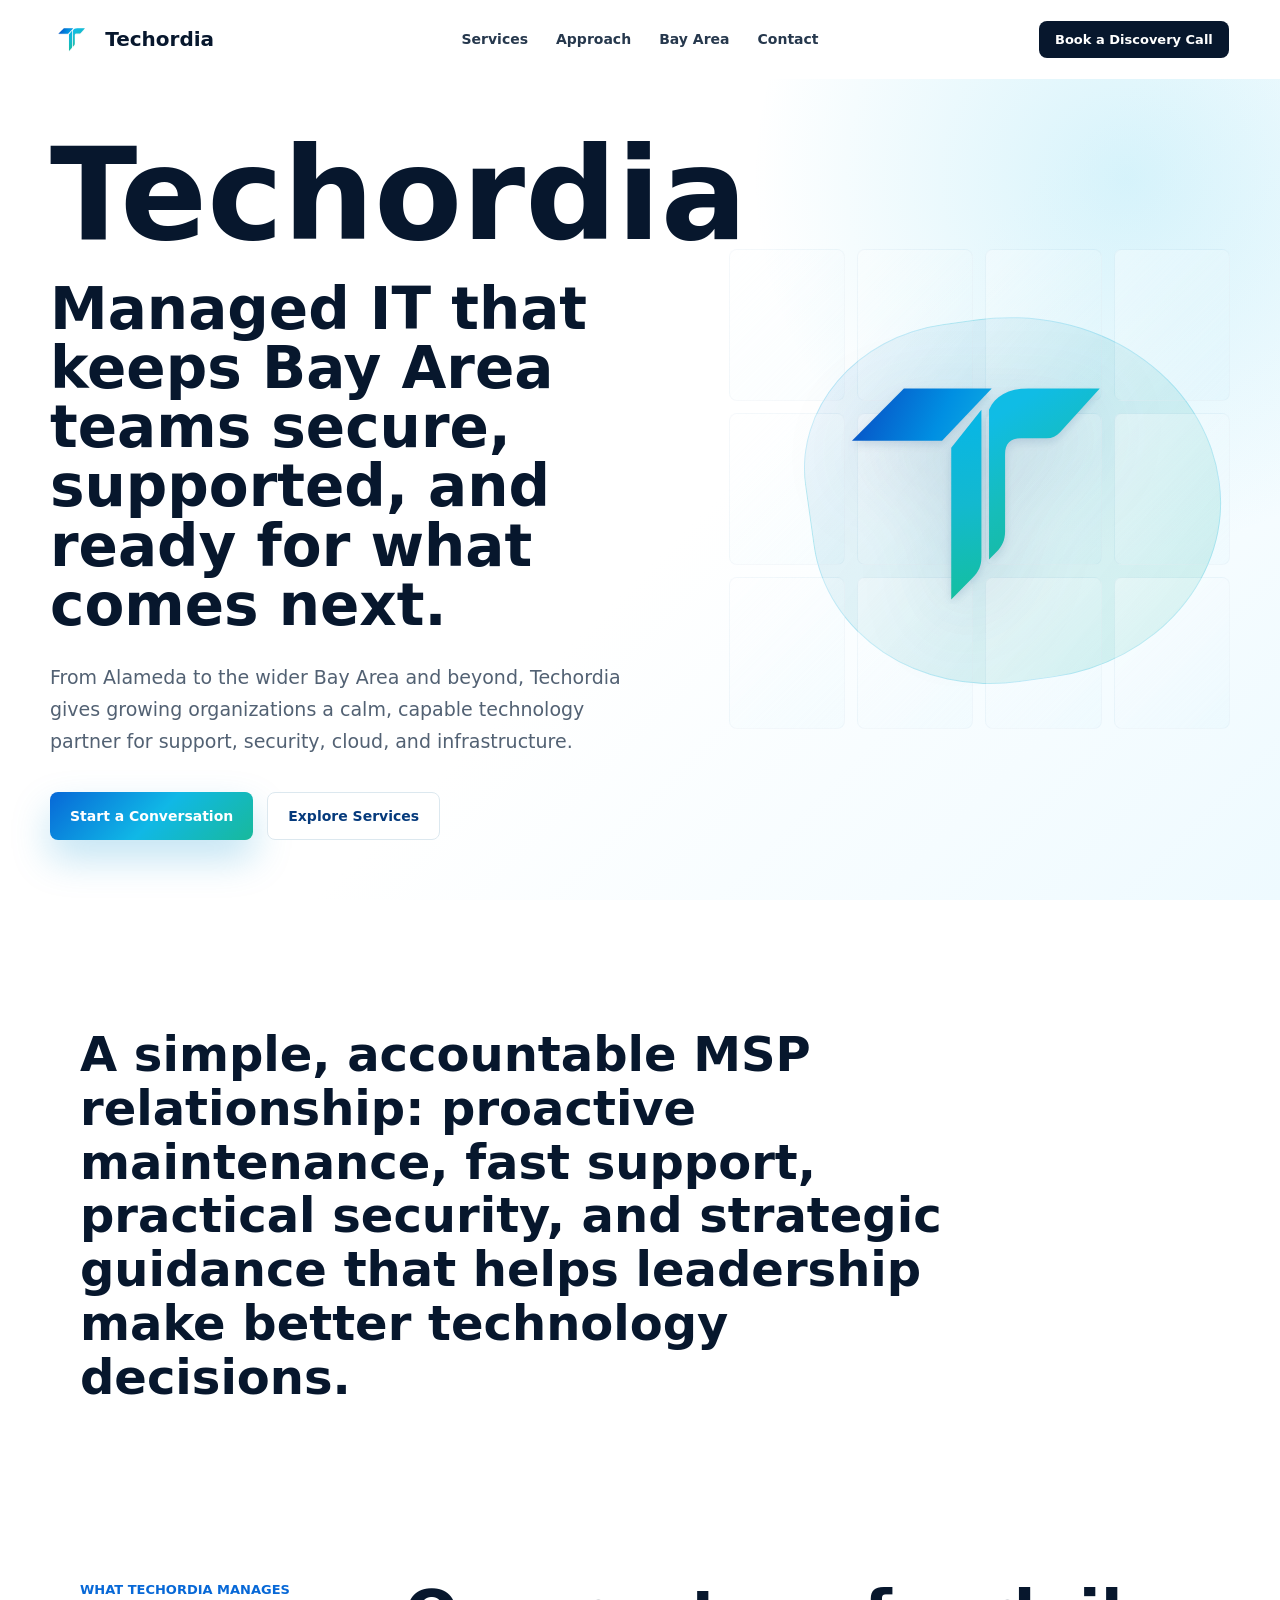
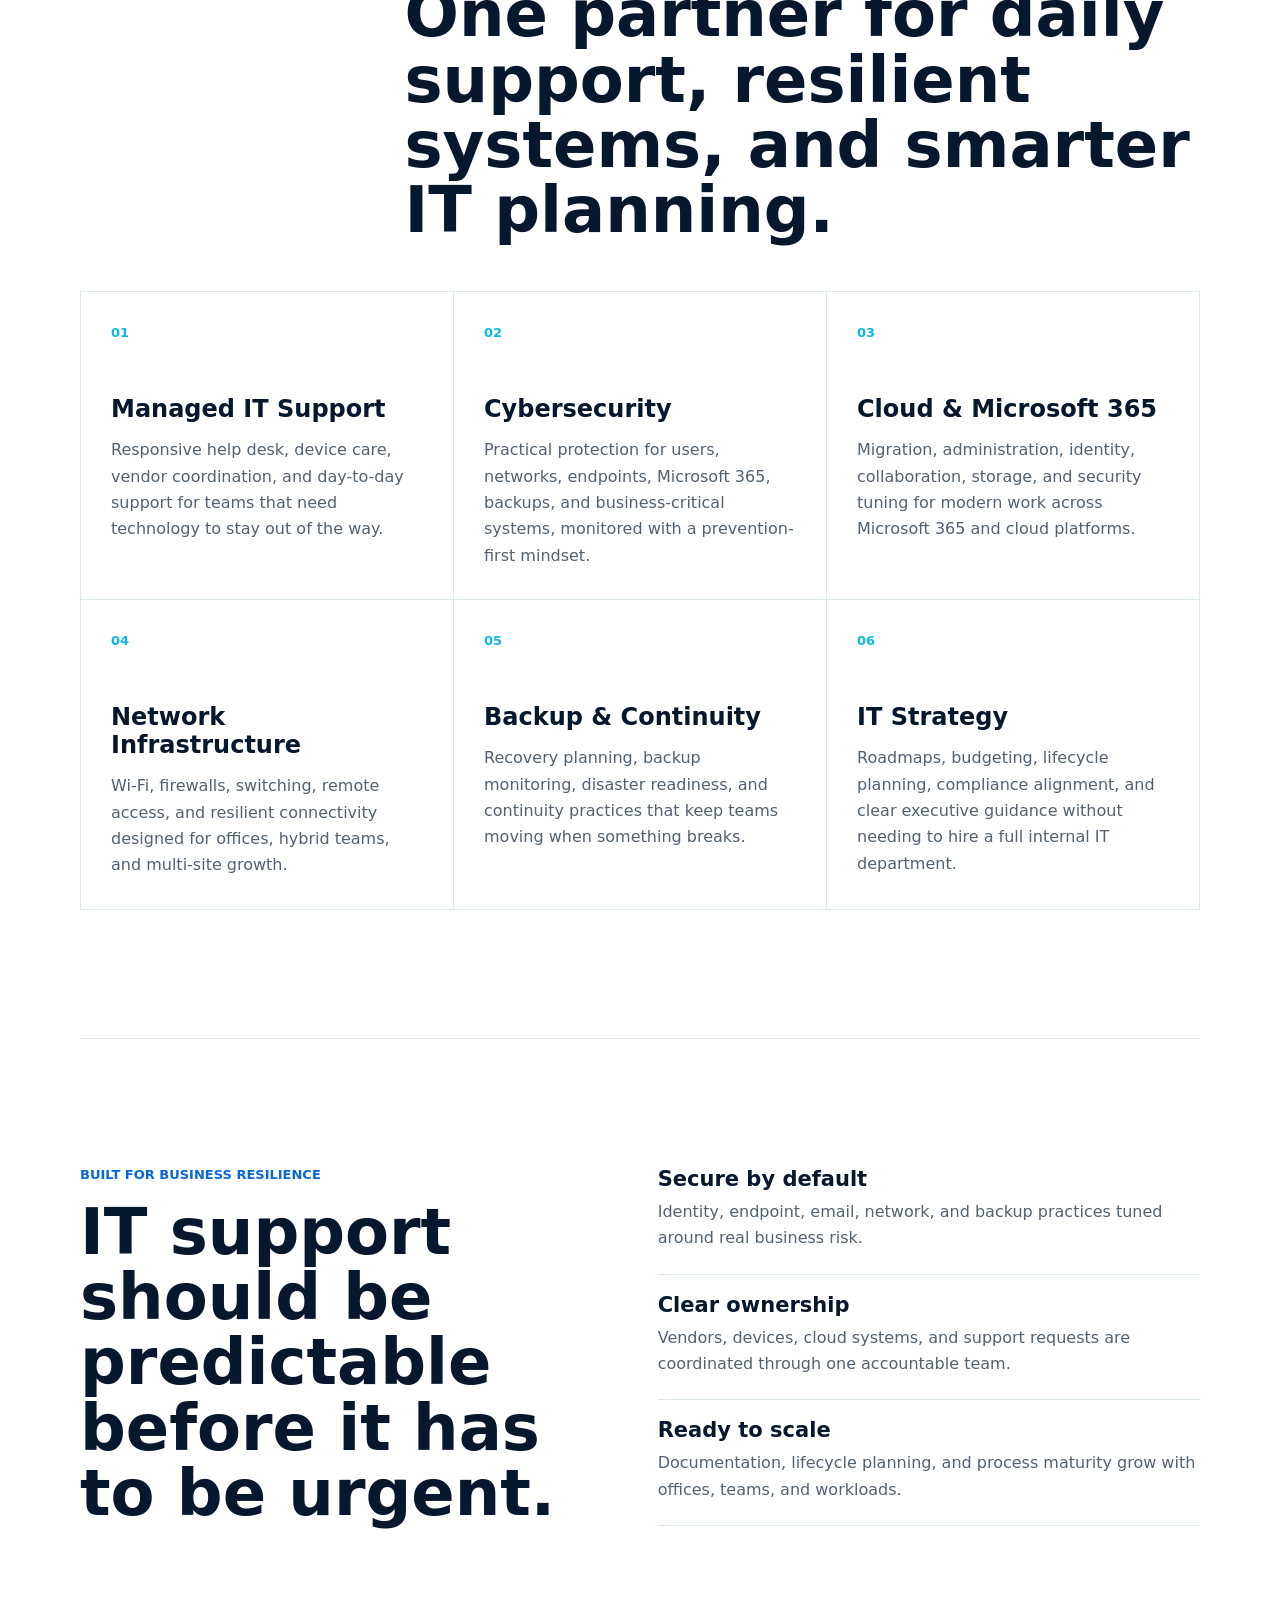
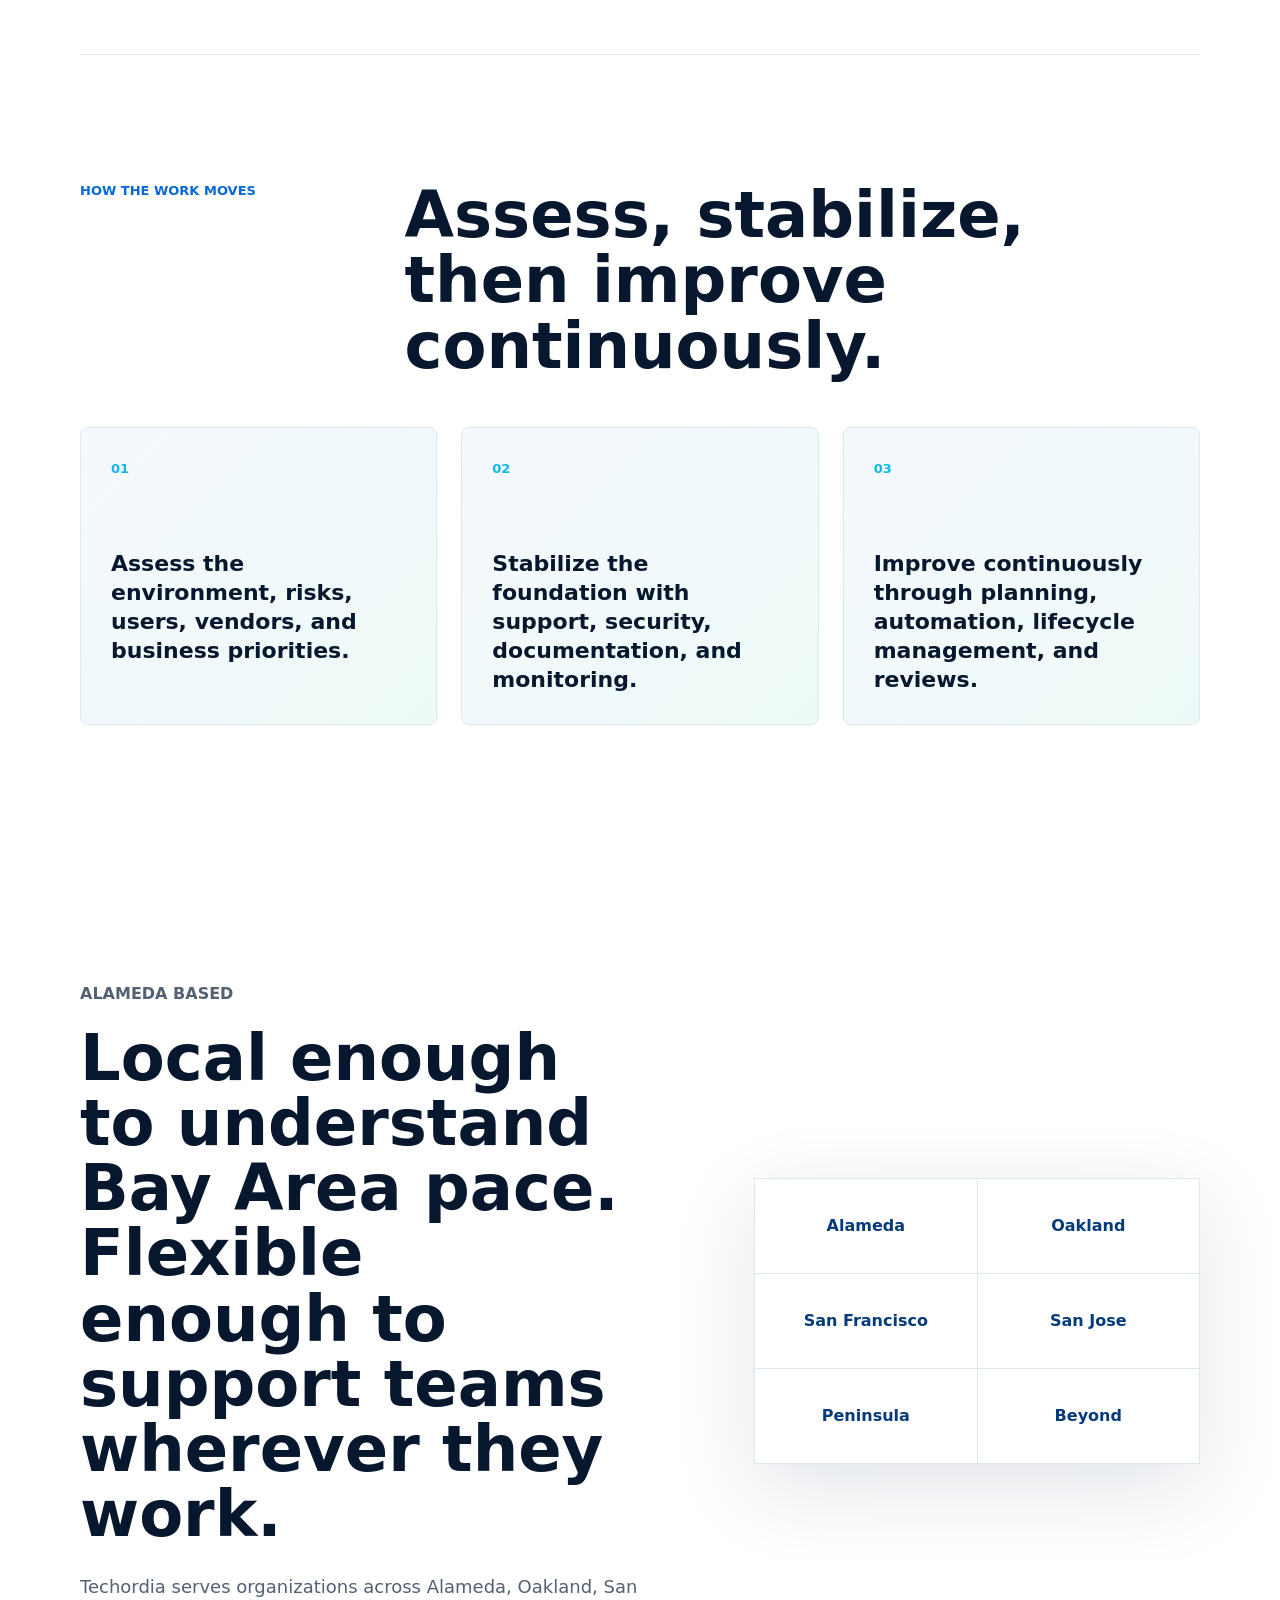
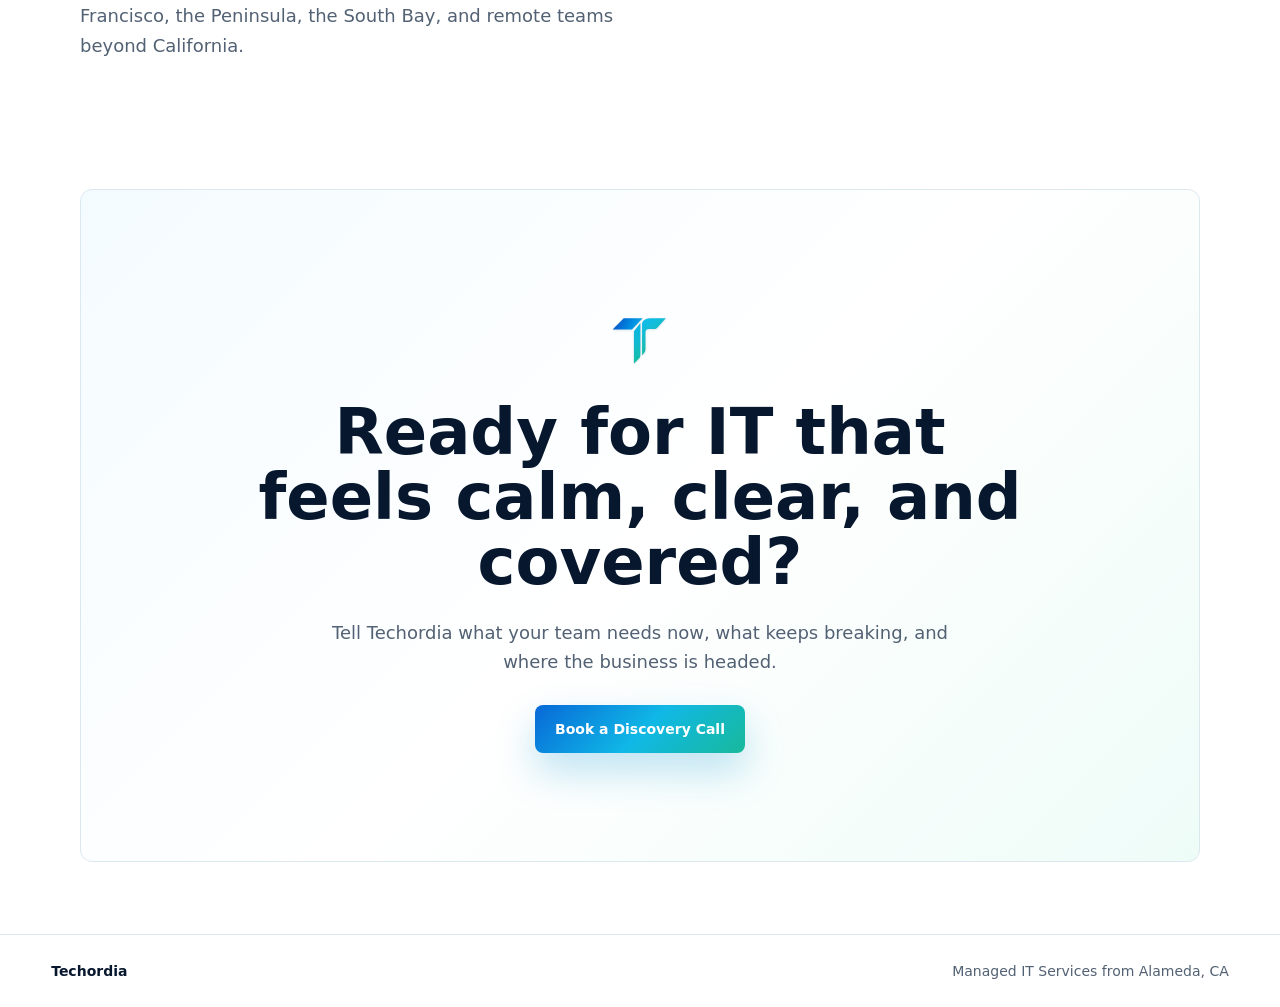
==== index.html @ 8dbe7d8a "Build Techordia MSP website" ====
<!doctype html>
<html lang="en">
  <head>
    <meta charset="utf-8" />
    <meta name="viewport" content="width=device-width, initial-scale=1" />
    <meta
      name="description"
      content="Techordia provides managed IT, cybersecurity, cloud, Microsoft 365, and infrastructure support from Alameda across the Bay Area and beyond."
    />
    <title>Techordia | Managed IT Services for the Bay Area</title>
    <link rel="icon" href="assets/techordia-logo.svg" type="image/svg+xml" />
    <link rel="stylesheet" href="styles.css" />
    <script defer src="assets/site-data.js"></script>
    <script defer src="script.js"></script>
  </head>
  <body>
    <header class="site-header" data-header>
      <a class="brand" href="#top" aria-label="Techordia home">
        <img src="assets/techordia-logo.svg" alt="" />
        <span>Techordia</span>
      </a>
      <nav aria-label="Primary navigation">
        <a href="#services">Services</a>
        <a href="#approach">Approach</a>
        <a href="#bay-area">Bay Area</a>
        <a href="#contact">Contact</a>
      </nav>
      <a class="nav-cta" href="mailto:hello@techordia.com">Book a Discovery Call</a>
    </header>

    <main id="top">
      <section class="hero">
        <div class="hero-inner">
          <div class="hero-copy">
            <h1>Techordia</h1>
            <p class="hero-line">Managed IT that keeps Bay Area teams secure, supported, and ready for what comes next.</p>
            <p class="hero-body">
              From Alameda to the wider Bay Area and beyond, Techordia gives growing organizations a calm,
              capable technology partner for support, security, cloud, and infrastructure.
            </p>
            <div class="hero-actions">
              <a class="button primary" href="mailto:hello@techordia.com">Start a Conversation</a>
              <a class="button secondary" href="#services">Explore Services</a>
            </div>
          </div>
          <div class="hero-visual" aria-hidden="true">
            <div class="signal-grid">
              <span></span><span></span><span></span><span></span>
              <span></span><span></span><span></span><span></span>
              <span></span><span></span><span></span><span></span>
            </div>
            <img src="assets/techordia-logo.svg" alt="" />
          </div>
        </div>
      </section>

      <section class="section intro">
        <p>
          A simple, accountable MSP relationship: proactive maintenance, fast support, practical security,
          and strategic guidance that helps leadership make better technology decisions.
        </p>
      </section>

      <section class="section services" id="services">
        <div class="section-heading">
          <p>What Techordia manages</p>
          <h2>One partner for daily support, resilient systems, and smarter IT planning.</h2>
        </div>
        <div class="service-grid" data-services></div>
      </section>

      <section class="split-section">
        <div>
          <p class="section-label">Built for business resilience</p>
          <h2>IT support should be predictable before it has to be urgent.</h2>
        </div>
        <div class="resilience-list">
          <article>
            <strong>Secure by default</strong>
            <span>Identity, endpoint, email, network, and backup practices tuned around real business risk.</span>
          </article>
          <article>
            <strong>Clear ownership</strong>
            <span>Vendors, devices, cloud systems, and support requests are coordinated through one accountable team.</span>
          </article>
          <article>
            <strong>Ready to scale</strong>
            <span>Documentation, lifecycle planning, and process maturity grow with offices, teams, and workloads.</span>
          </article>
        </div>
      </section>

      <section class="section approach" id="approach">
        <div class="section-heading">
          <p>How the work moves</p>
          <h2>Assess, stabilize, then improve continuously.</h2>
        </div>
        <div class="process" data-process></div>
      </section>

      <section class="bay-area" id="bay-area">
        <div class="bay-area-copy">
          <p class="section-label">Alameda based</p>
          <h2>Local enough to understand Bay Area pace. Flexible enough to support teams wherever they work.</h2>
          <p>
            Techordia serves organizations across Alameda, Oakland, San Francisco, the Peninsula, the South Bay,
            and remote teams beyond California.
          </p>
        </div>
        <div class="location-panel" aria-label="Service coverage">
          <span>Alameda</span>
          <span>Oakland</span>
          <span>San Francisco</span>
          <span>San Jose</span>
          <span>Peninsula</span>
          <span>Beyond</span>
        </div>
      </section>

      <section class="contact" id="contact">
        <img src="assets/techordia-logo.svg" alt="" />
        <h2>Ready for IT that feels calm, clear, and covered?</h2>
        <p>Tell Techordia what your team needs now, what keeps breaking, and where the business is headed.</p>
        <a class="button primary" href="mailto:hello@techordia.com">Book a Discovery Call</a>
      </section>
    </main>

    <footer>
      <span>Techordia</span>
      <span>Managed IT Services from Alameda, CA</span>
    </footer>
  </body>
</html>
---- styles.css ----
:root {
  --white: #ffffff;
  --paper: #f7fbfd;
  --ink: #07172d;
  --muted: #526173;
  --line: #dce8ef;
  --blue: #0768d7;
  --cyan: #10b8e6;
  --teal: #18b99b;
  --deep: #053a7c;
  --shadow: 0 24px 80px rgba(5, 38, 79, 0.12);
  --radius: 8px;
  font-family: Inter, ui-sans-serif, system-ui, -apple-system, BlinkMacSystemFont, "Segoe UI", sans-serif;
}

* {
  box-sizing: border-box;
}

html {
  scroll-behavior: smooth;
}

body {
  margin: 0;
  color: var(--ink);
  background: var(--white);
}

a {
  color: inherit;
  text-decoration: none;
}

.site-header {
  position: sticky;
  top: 0;
  z-index: 10;
  display: grid;
  grid-template-columns: 1fr auto 1fr;
  align-items: center;
  gap: 28px;
  padding: 18px clamp(20px, 4vw, 56px);
  background: rgba(255, 255, 255, 0.88);
  border-bottom: 1px solid transparent;
  backdrop-filter: blur(18px);
  transition: border-color 180ms ease, box-shadow 180ms ease;
}

.site-header[data-scrolled] {
  border-color: var(--line);
  box-shadow: 0 16px 34px rgba(3, 31, 64, 0.06);
}

.brand {
  display: inline-flex;
  align-items: center;
  gap: 12px;
  width: max-content;
  font-size: 20px;
  font-weight: 780;
}

.brand img {
  width: 42px;
  height: 42px;
}

nav {
  display: flex;
  gap: 28px;
  color: #26384d;
  font-size: 14px;
  font-weight: 650;
}

nav a {
  position: relative;
  padding: 6px 0;
}

nav a::after {
  position: absolute;
  left: 0;
  bottom: 0;
  width: 100%;
  height: 2px;
  content: "";
  background: linear-gradient(90deg, var(--blue), var(--teal));
  transform: scaleX(0);
  transform-origin: left;
  transition: transform 180ms ease;
}

nav a:hover::after {
  transform: scaleX(1);
}

.nav-cta {
  justify-self: end;
  padding: 11px 16px;
  color: var(--white);
  background: var(--ink);
  border-radius: var(--radius);
  font-size: 13px;
  font-weight: 760;
}

.hero {
  min-height: calc(100svh - 79px);
  display: flex;
  align-items: center;
  overflow: hidden;
  background:
    radial-gradient(circle at 88% 12%, rgba(18, 184, 230, 0.17), transparent 28%),
    linear-gradient(135deg, #ffffff 0%, #ffffff 54%, #eefaff 100%);
}

.hero-inner {
  width: min(1180px, calc(100% - 40px));
  margin: 0 auto;
  display: grid;
  grid-template-columns: minmax(0, 1fr) minmax(320px, 0.85fr);
  gap: clamp(36px, 7vw, 94px);
  align-items: center;
}

.hero-copy {
  animation: rise 650ms ease both;
}

.hero h1 {
  margin: 0;
  font-size: clamp(64px, 10vw, 132px);
  line-height: 0.88;
  letter-spacing: 0;
}

.hero-line {
  max-width: 780px;
  margin: 28px 0 0;
  font-size: clamp(30px, 4.6vw, 58px);
  font-weight: 760;
  line-height: 1.02;
  letter-spacing: 0;
}

.hero-body {
  max-width: 660px;
  margin: 26px 0 0;
  color: var(--muted);
  font-size: 19px;
  line-height: 1.7;
}

.hero-actions {
  display: flex;
  flex-wrap: wrap;
  gap: 14px;
  margin-top: 34px;
}

.button {
  display: inline-flex;
  align-items: center;
  justify-content: center;
  min-height: 48px;
  padding: 14px 20px;
  border-radius: var(--radius);
  font-size: 14px;
  font-weight: 780;
  transition: transform 180ms ease, box-shadow 180ms ease, border-color 180ms ease;
}

.button:hover {
  transform: translateY(-2px);
}

.button.primary {
  color: var(--white);
  background: linear-gradient(135deg, var(--blue), var(--cyan) 52%, var(--teal));
  box-shadow: 0 18px 38px rgba(12, 145, 208, 0.26);
}

.button.secondary {
  color: var(--deep);
  background: var(--white);
  border: 1px solid var(--line);
}

.hero-visual {
  position: relative;
  min-height: 480px;
  display: grid;
  place-items: center;
  animation: floatIn 800ms 150ms ease both;
}

.hero-visual::before {
  position: absolute;
  inset: 14% 2% 10% 16%;
  content: "";
  background: linear-gradient(135deg, rgba(7, 104, 215, 0.08), rgba(24, 185, 155, 0.18));
  border: 1px solid rgba(16, 184, 230, 0.22);
  border-radius: 42% 58% 51% 49%;
  transform: rotate(-8deg);
}

.hero-visual img {
  position: relative;
  width: min(410px, 78%);
  filter: drop-shadow(0 28px 42px rgba(5, 56, 112, 0.18));
}

.signal-grid {
  position: absolute;
  inset: 0;
  display: grid;
  grid-template-columns: repeat(4, 1fr);
  gap: 12px;
  opacity: 0.42;
}

.signal-grid span {
  border: 1px solid rgba(5, 70, 130, 0.08);
  border-radius: var(--radius);
  background: linear-gradient(135deg, rgba(255, 255, 255, 0.9), rgba(16, 184, 230, 0.05));
}

.section,
.split-section,
.bay-area,
.contact {
  width: min(1120px, calc(100% - 40px));
  margin: 0 auto;
  padding: clamp(76px, 10vw, 128px) 0;
}

.intro {
  padding-bottom: clamp(30px, 5vw, 50px);
}

.intro p {
  max-width: 930px;
  margin: 0;
  font-size: clamp(28px, 4vw, 48px);
  font-weight: 720;
  line-height: 1.12;
}

.section-heading {
  display: grid;
  grid-template-columns: 0.34fr 1fr;
  gap: 54px;
  align-items: start;
  margin-bottom: 48px;
}

.section-heading p,
.section-label {
  margin: 0;
  color: var(--blue);
  font-size: 13px;
  font-weight: 820;
  text-transform: uppercase;
}

.section-heading h2,
.split-section h2,
.bay-area h2,
.contact h2 {
  margin: 0;
  font-size: clamp(34px, 5vw, 64px);
  line-height: 1.02;
  letter-spacing: 0;
}

.service-grid {
  display: grid;
  grid-template-columns: repeat(3, 1fr);
  gap: 1px;
  background: var(--line);
  border: 1px solid var(--line);
}

.service-card {
  min-height: 275px;
  padding: 30px;
  background: var(--white);
  transition: opacity 420ms ease var(--delay), transform 420ms ease var(--delay), background 180ms ease;
}

.service-card.is-visible {
  opacity: 1;
  transform: translateY(0);
}

.service-card:hover {
  background: #f8fdff;
}

.service-card span,
.process span {
  color: var(--cyan);
  font-size: 13px;
  font-weight: 840;
}

.service-card h3 {
  margin: 54px 0 14px;
  font-size: 24px;
}

.service-card p,
.resilience-list span,
.bay-area p,
.contact p {
  margin: 0;
  color: var(--muted);
  font-size: 16px;
  line-height: 1.65;
}

.split-section {
  display: grid;
  grid-template-columns: 0.9fr 1fr;
  gap: clamp(36px, 7vw, 92px);
  align-items: start;
  border-top: 1px solid var(--line);
  border-bottom: 1px solid var(--line);
}

.split-section h2 {
  margin-top: 18px;
}

.resilience-list {
  display: grid;
  gap: 18px;
}

.resilience-list article {
  padding: 0 0 22px;
  border-bottom: 1px solid var(--line);
  transition: opacity 420ms ease, transform 420ms ease;
}

.resilience-list article.is-visible {
  opacity: 1;
  transform: translateX(0);
}

.resilience-list strong {
  display: block;
  margin-bottom: 8px;
  font-size: 21px;
}

.process {
  display: grid;
  grid-template-columns: repeat(3, 1fr);
  gap: 24px;
}

.process article {
  min-height: 260px;
  padding: 30px;
  border: 1px solid var(--line);
  border-radius: var(--radius);
  background:
    linear-gradient(135deg, rgba(7, 104, 215, 0.04), rgba(24, 185, 155, 0.08)),
    var(--white);
  transition: opacity 420ms ease, transform 420ms ease;
}

.process article.is-visible {
  opacity: 1;
  transform: translateY(0);
}

.process p {
  margin: 72px 0 0;
  font-size: 22px;
  font-weight: 700;
  line-height: 1.32;
}

.bay-area {
  display: grid;
  grid-template-columns: 1fr 0.78fr;
  gap: clamp(36px, 8vw, 110px);
  align-items: center;
}

.bay-area h2 {
  margin-top: 18px;
}

.bay-area p:not(.section-label) {
  max-width: 680px;
  margin-top: 24px;
  font-size: 18px;
}

.location-panel {
  display: grid;
  grid-template-columns: repeat(2, 1fr);
  gap: 1px;
  background: var(--line);
  border: 1px solid var(--line);
  box-shadow: var(--shadow);
}

.location-panel span {
  min-height: 94px;
  display: grid;
  place-items: center;
  padding: 18px;
  background: var(--white);
  color: var(--deep);
  font-weight: 780;
}

.contact {
  display: grid;
  place-items: center;
  text-align: center;
  padding-top: clamp(72px, 9vw, 108px);
  padding-bottom: clamp(72px, 9vw, 108px);
  background: linear-gradient(135deg, #f4fbff, #ffffff 52%, #eefcf8);
  border: 1px solid var(--line);
  border-radius: 12px;
  margin-bottom: 72px;
}

.contact img {
  width: 84px;
  margin-bottom: 18px;
}

.contact h2 {
  max-width: 780px;
}

.contact p {
  max-width: 620px;
  margin: 22px 0 28px;
  font-size: 18px;
}

footer {
  display: flex;
  justify-content: space-between;
  gap: 20px;
  padding: 28px clamp(20px, 4vw, 56px);
  color: var(--muted);
  border-top: 1px solid var(--line);
  font-size: 14px;
}

footer span:first-child {
  color: var(--ink);
  font-weight: 800;
}

@keyframes rise {
  from {
    opacity: 0;
    transform: translateY(22px);
  }
  to {
    opacity: 1;
    transform: translateY(0);
  }
}

@keyframes floatIn {
  from {
    opacity: 0;
    transform: translateY(18px) scale(0.98);
  }
  to {
    opacity: 1;
    transform: translateY(0) scale(1);
  }
}

@media (max-width: 920px) {
  .site-header {
    grid-template-columns: 1fr auto;
  }

  nav {
    display: none;
  }

  .hero-inner,
  .section-heading,
  .split-section,
  .bay-area {
    grid-template-columns: 1fr;
  }

  .hero {
    min-height: auto;
    padding: 70px 0 56px;
  }

  .hero-visual {
    min-height: 300px;
    order: -1;
  }

  .hero-visual img {
    width: min(300px, 70%);
  }

  .service-grid,
  .process {
    grid-template-columns: 1fr;
  }
}

@media (max-width: 620px) {
  .site-header {
    padding: 14px 18px;
  }

  .brand span {
    font-size: 18px;
  }

  .nav-cta {
    display: none;
  }

  .hero-inner,
  .section,
  .split-section,
  .bay-area,
  .contact {
    width: min(100% - 32px, 1120px);
  }

  .hero h1 {
    font-size: 60px;
  }

  .hero-line {
    font-size: 32px;
  }

  .hero-body,
  .bay-area p:not(.section-label),
  .contact p {
    font-size: 16px;
  }

  .button {
    width: 100%;
  }

  .intro p {
    font-size: 28px;
  }

  .service-card,
  .process article {
    min-height: 220px;
    padding: 24px;
  }

  .location-panel {
    grid-template-columns: 1fr;
  }

  footer {
    flex-direction: column;
  }
}

@media (prefers-reduced-motion: reduce) {
  *,
  *::before,
  *::after {
    scroll-behavior: auto !important;
    animation-duration: 0.01ms !important;
    animation-iteration-count: 1 !important;
    transition-duration: 0.01ms !important;
  }
}
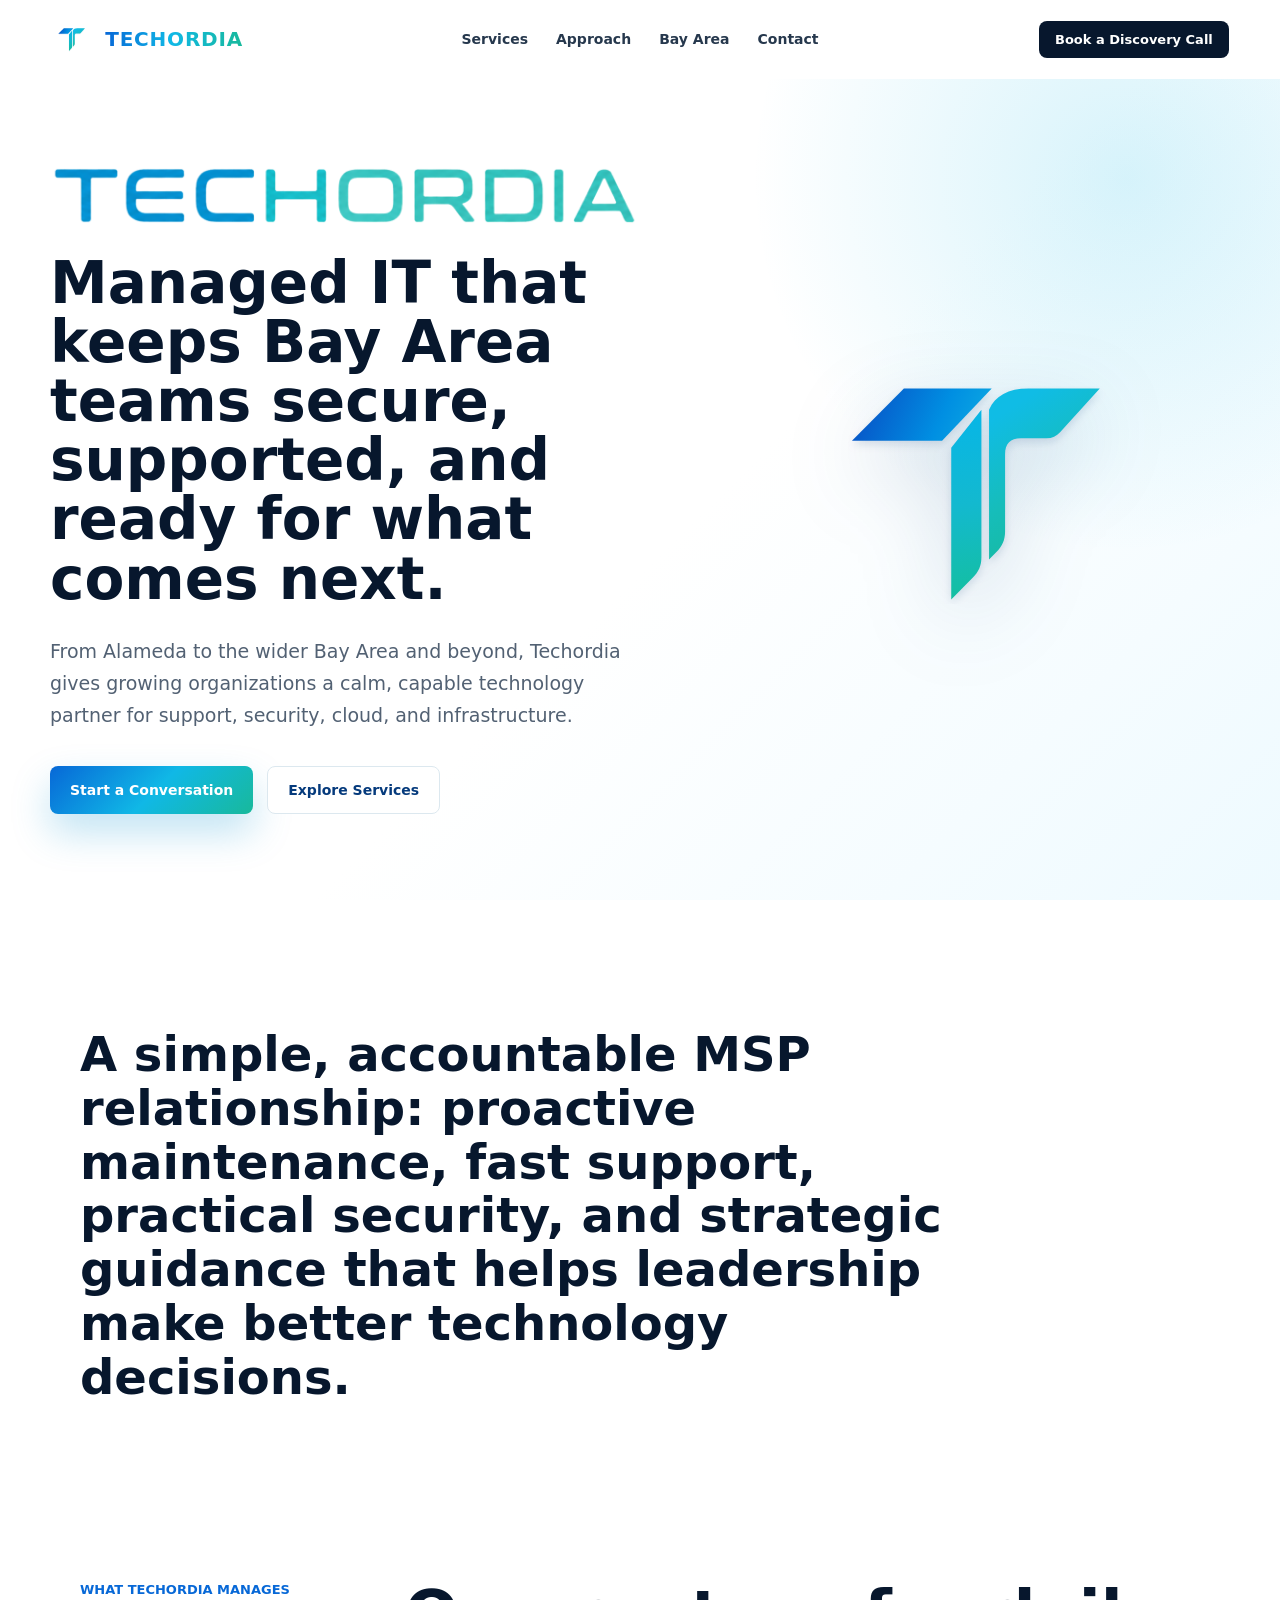
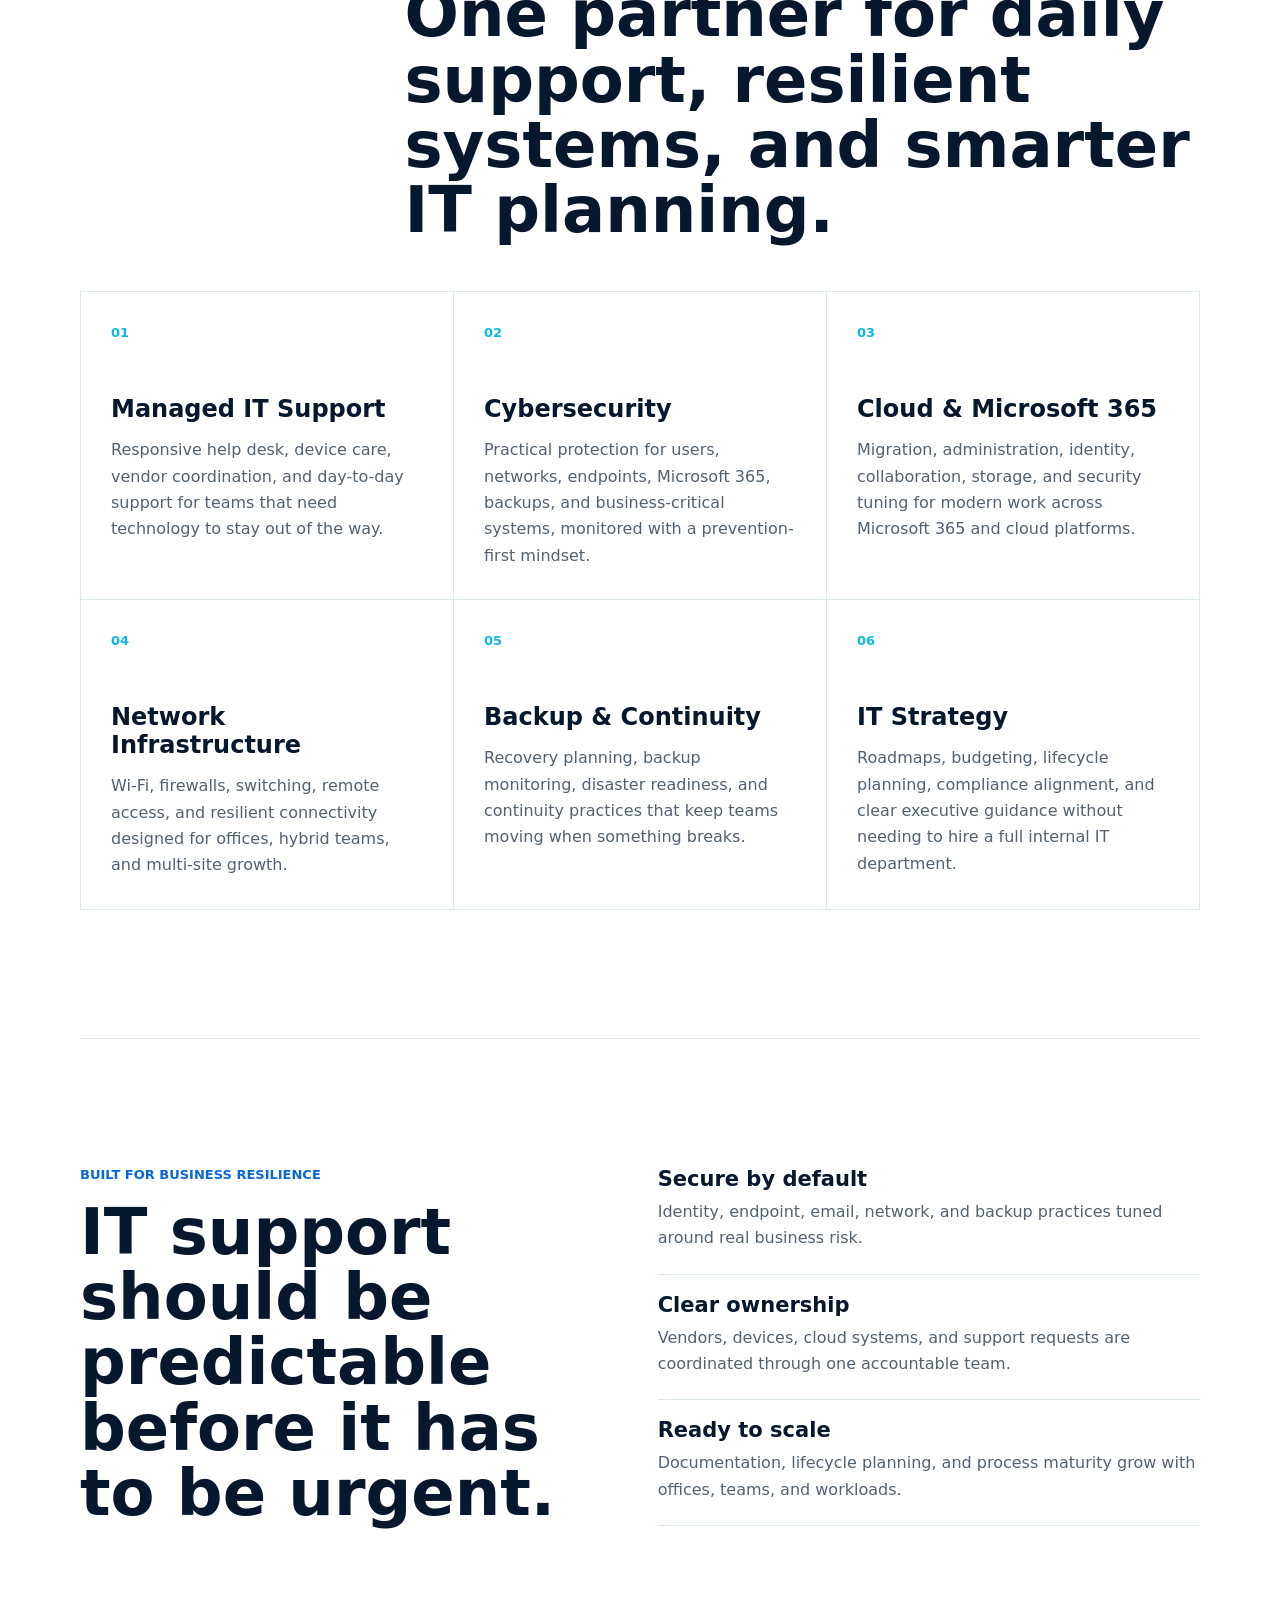
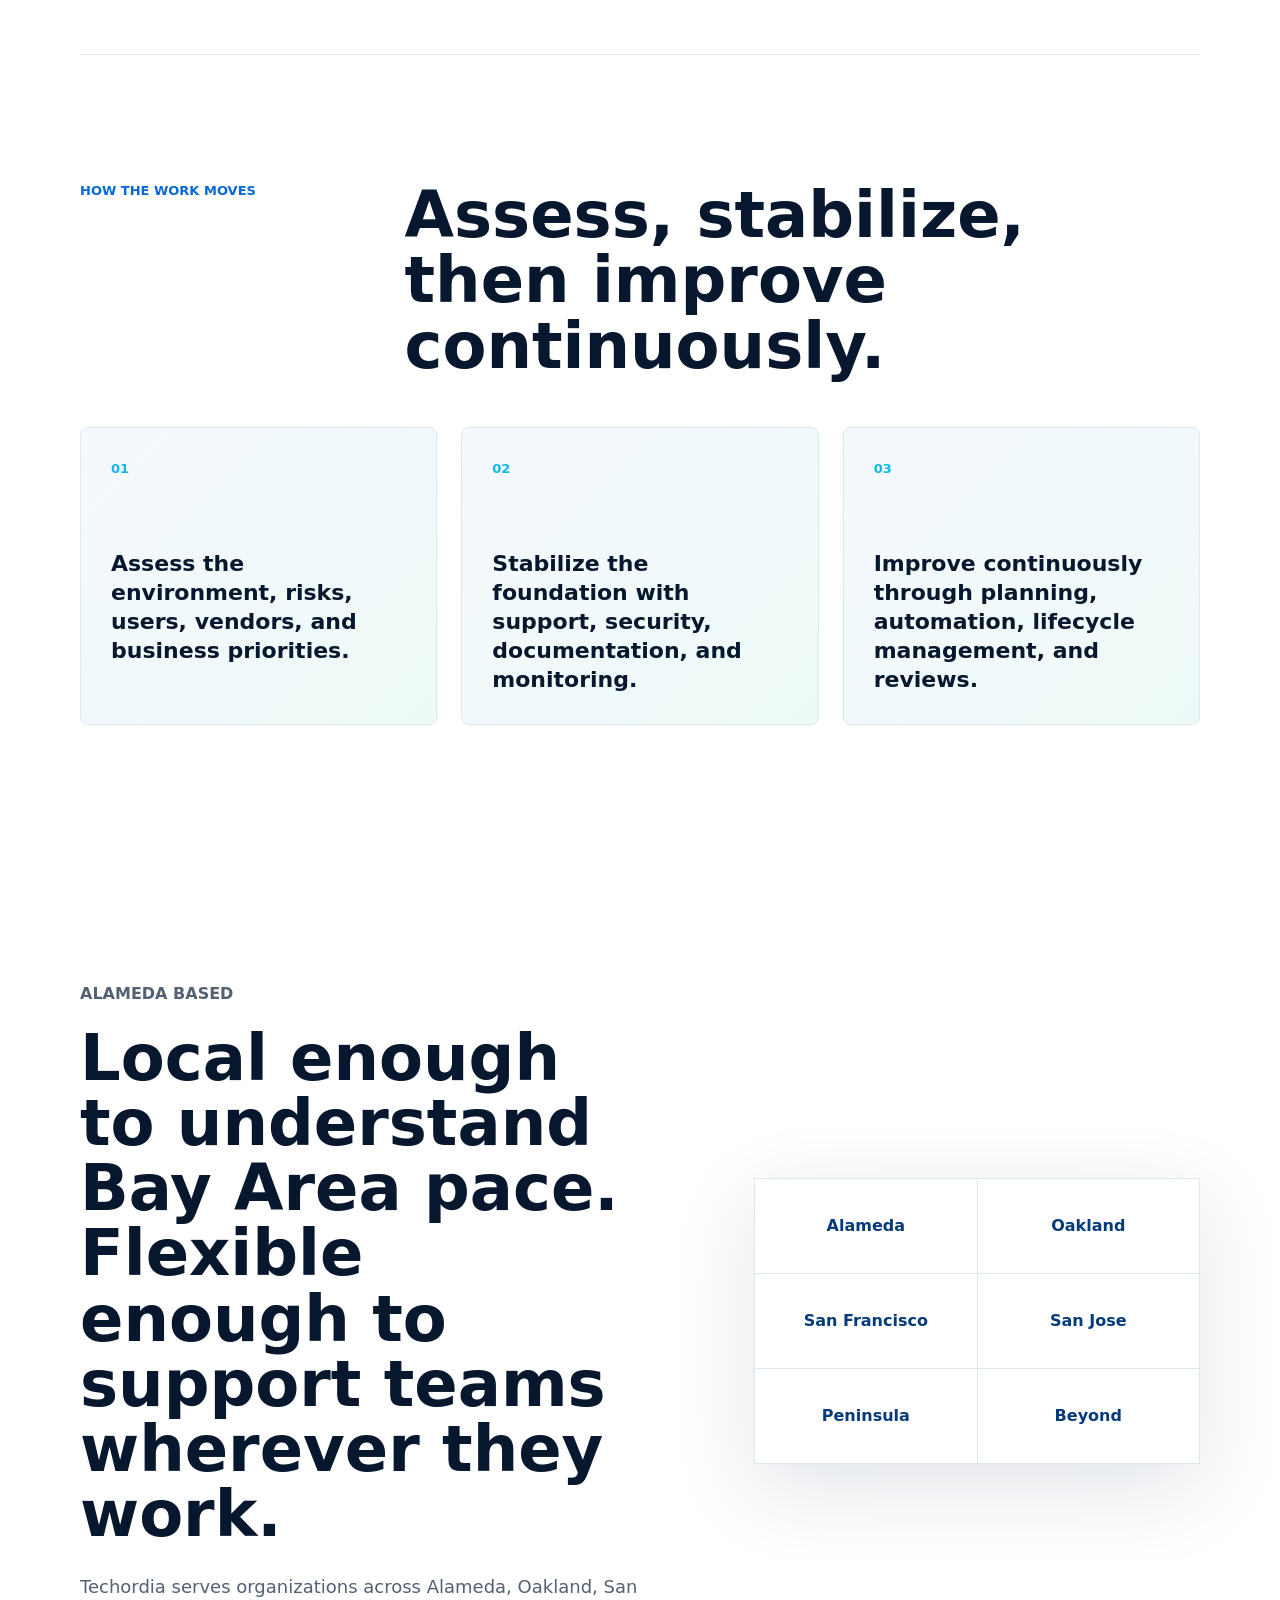
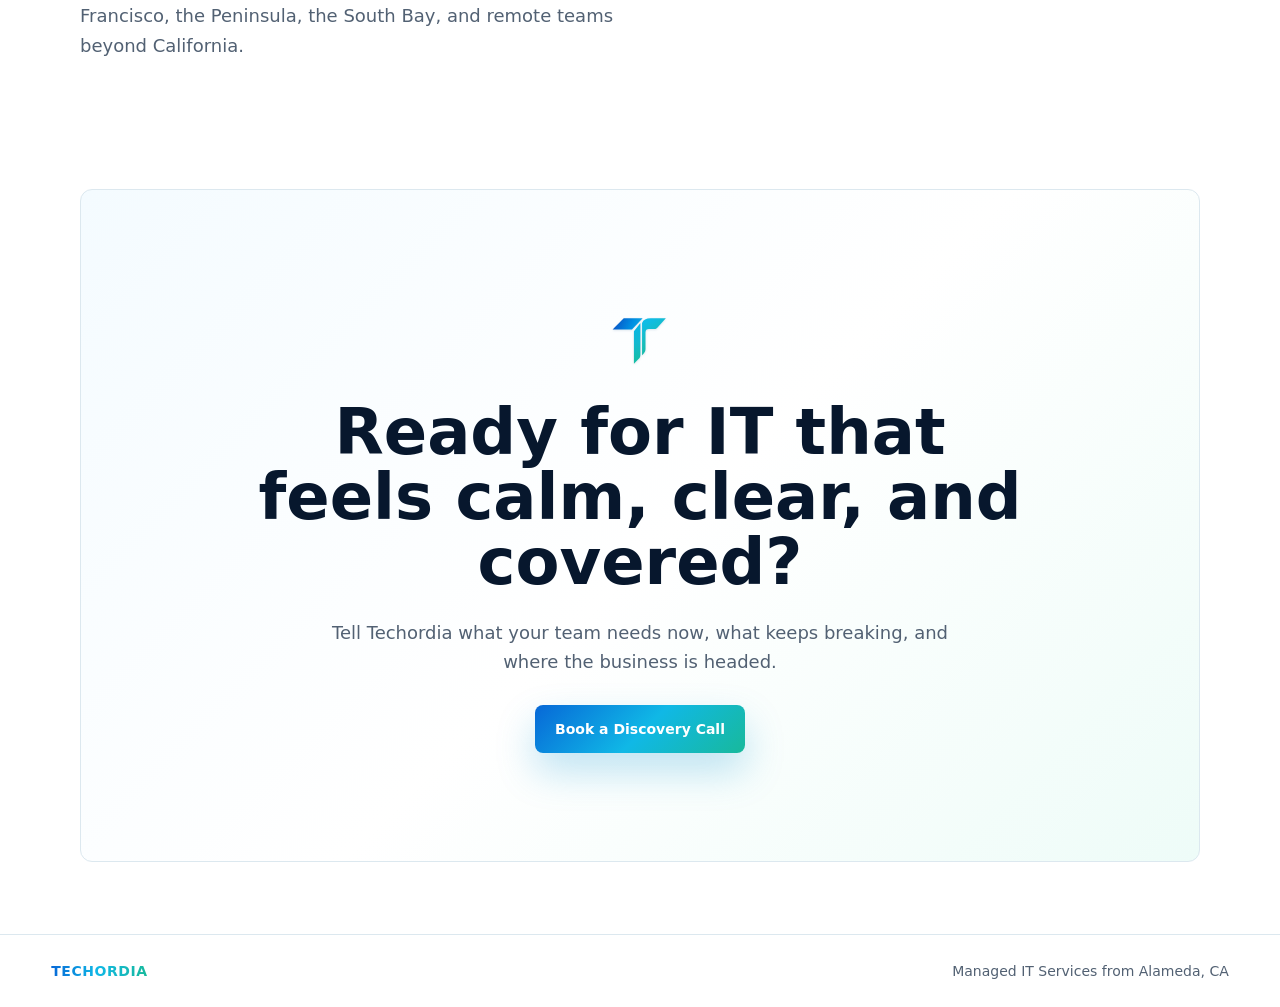
==== commit 5252982f: "Use Techordia wordmark and clean hero mark" ====
--- a/index.html
+++ b/index.html
@@ -17,7 +17,7 @@
     <header class="site-header" data-header>
       <a class="brand" href="#top" aria-label="Techordia home">
         <img src="assets/techordia-logo.svg" alt="" />
-        <span>Techordia</span>
+        <span>TECHORDIA</span>
       </a>
       <nav aria-label="Primary navigation">
         <a href="#services">Services</a>
@@ -32,7 +32,9 @@
       <section class="hero">
         <div class="hero-inner">
           <div class="hero-copy">
-            <h1>Techordia</h1>
+            <h1 class="hero-wordmark">
+              <img src="assets/techordia-wordmark-clean.png" alt="TECHORDIA" />
+            </h1>
             <p class="hero-line">Managed IT that keeps Bay Area teams secure, supported, and ready for what comes next.</p>
             <p class="hero-body">
               From Alameda to the wider Bay Area and beyond, Techordia gives growing organizations a calm,
@@ -44,11 +46,6 @@
             </div>
           </div>
           <div class="hero-visual" aria-hidden="true">
-            <div class="signal-grid">
-              <span></span><span></span><span></span><span></span>
-              <span></span><span></span><span></span><span></span>
-              <span></span><span></span><span></span><span></span>
-            </div>
             <img src="assets/techordia-logo.svg" alt="" />
           </div>
         </div>
@@ -126,7 +123,7 @@
     </main>
 
     <footer>
-      <span>Techordia</span>
+      <span>TECHORDIA</span>
       <span>Managed IT Services from Alameda, CA</span>
     </footer>
   </body>
--- a/styles.css
+++ b/styles.css
@@ -66,6 +66,17 @@
   height: 42px;
 }
 
+.brand span,
+footer span:first-child {
+  color: transparent;
+  background: linear-gradient(90deg, var(--blue), var(--cyan) 48%, var(--teal));
+  background-clip: text;
+  -webkit-background-clip: text;
+  font-family: "Arial Rounded MT Bold", "Trebuchet MS", Inter, ui-sans-serif, system-ui, sans-serif;
+  font-weight: 800;
+  letter-spacing: 0.04em;
+}
+
 nav {
   display: flex;
   gap: 28px;
@@ -129,11 +140,15 @@
   animation: rise 650ms ease both;
 }
 
-.hero h1 {
+.hero-wordmark {
+  width: min(780px, 100%);
   margin: 0;
-  font-size: clamp(64px, 10vw, 132px);
-  line-height: 0.88;
-  letter-spacing: 0;
+}
+
+.hero-wordmark img {
+  display: block;
+  width: 100%;
+  height: auto;
 }
 
 .hero-line {
@@ -196,35 +211,10 @@
   animation: floatIn 800ms 150ms ease both;
 }
 
-.hero-visual::before {
-  position: absolute;
-  inset: 14% 2% 10% 16%;
-  content: "";
-  background: linear-gradient(135deg, rgba(7, 104, 215, 0.08), rgba(24, 185, 155, 0.18));
-  border: 1px solid rgba(16, 184, 230, 0.22);
-  border-radius: 42% 58% 51% 49%;
-  transform: rotate(-8deg);
-}
-
 .hero-visual img {
   position: relative;
   width: min(410px, 78%);
   filter: drop-shadow(0 28px 42px rgba(5, 56, 112, 0.18));
-}
-
-.signal-grid {
-  position: absolute;
-  inset: 0;
-  display: grid;
-  grid-template-columns: repeat(4, 1fr);
-  gap: 12px;
-  opacity: 0.42;
-}
-
-.signal-grid span {
-  border: 1px solid rgba(5, 70, 130, 0.08);
-  border-radius: var(--radius);
-  background: linear-gradient(135deg, rgba(255, 255, 255, 0.9), rgba(16, 184, 230, 0.05));
 }
 
 .section,
@@ -458,11 +448,6 @@
   font-size: 14px;
 }
 
-footer span:first-child {
-  color: var(--ink);
-  font-weight: 800;
-}
-
 @keyframes rise {
   from {
     opacity: 0;
@@ -543,7 +528,7 @@
   }
 
   .hero h1 {
-    font-size: 60px;
+    width: min(100%, 355px);
   }
 
   .hero-line {
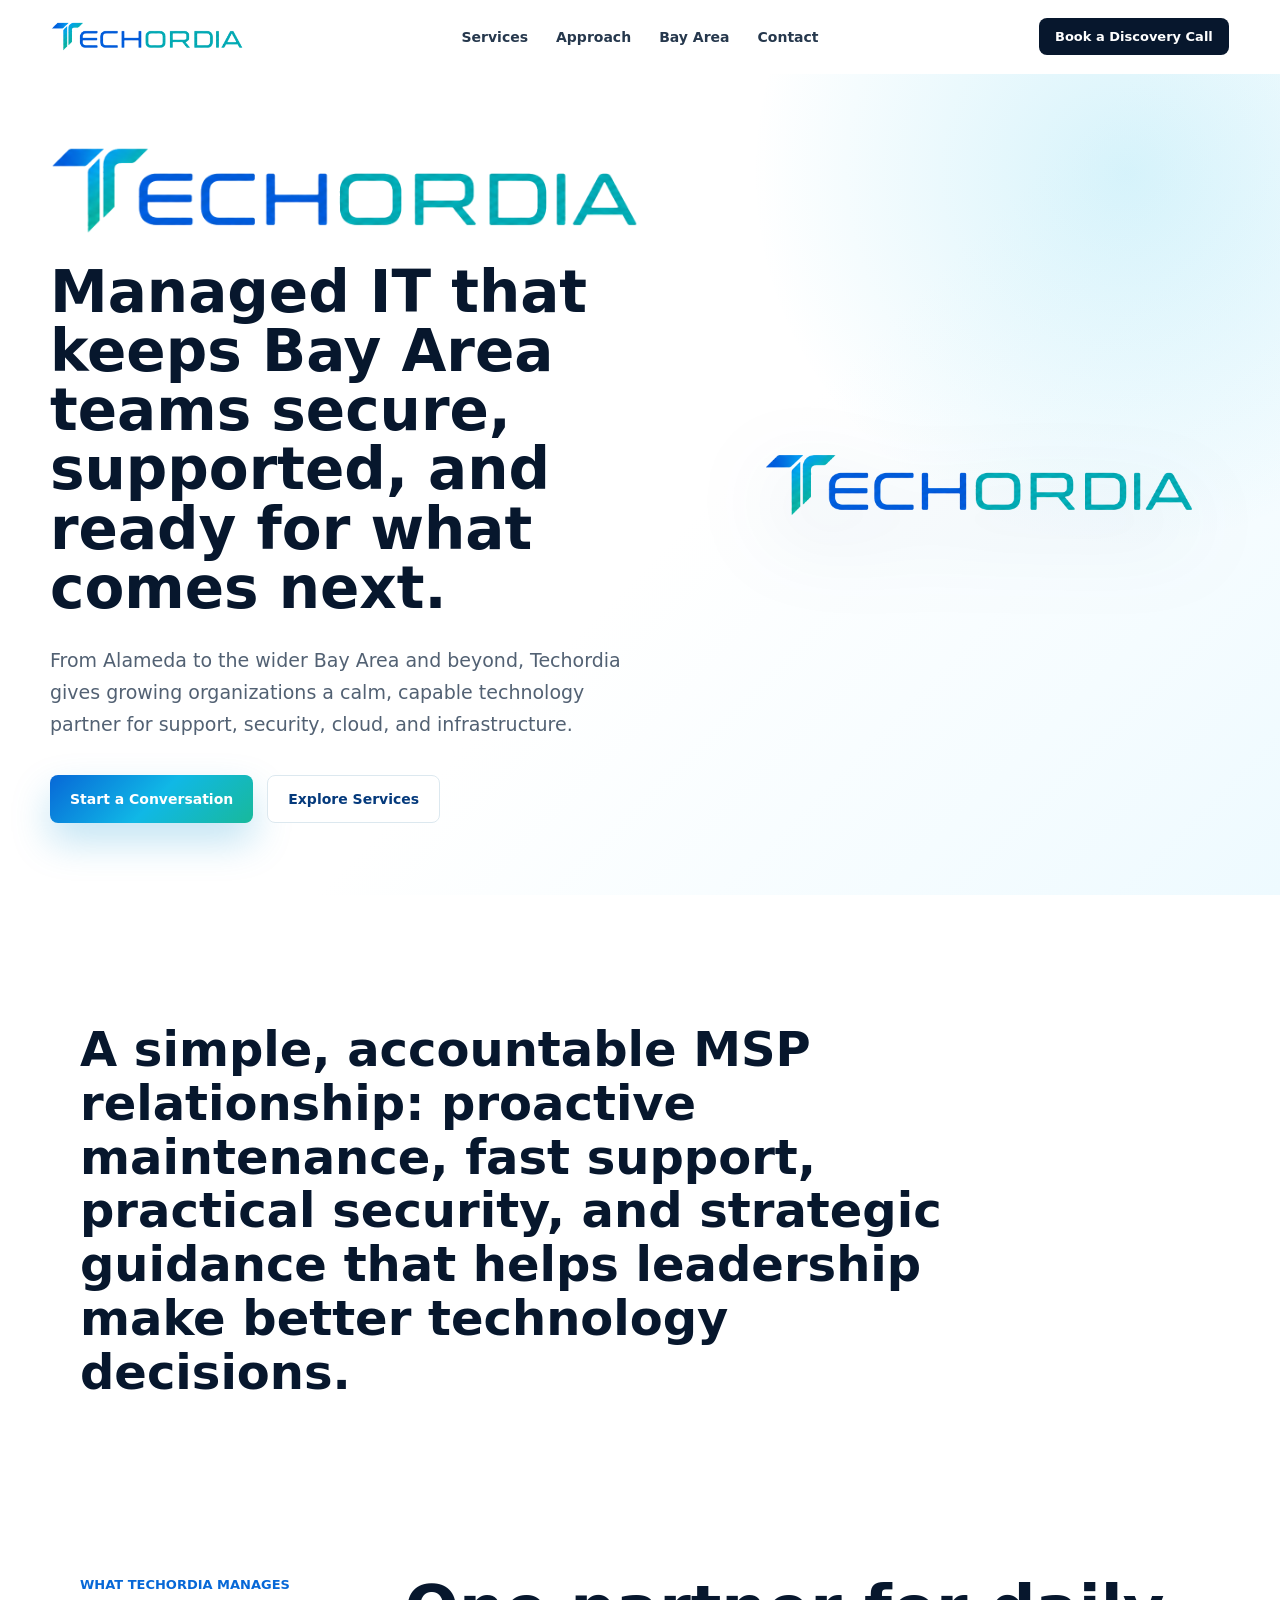
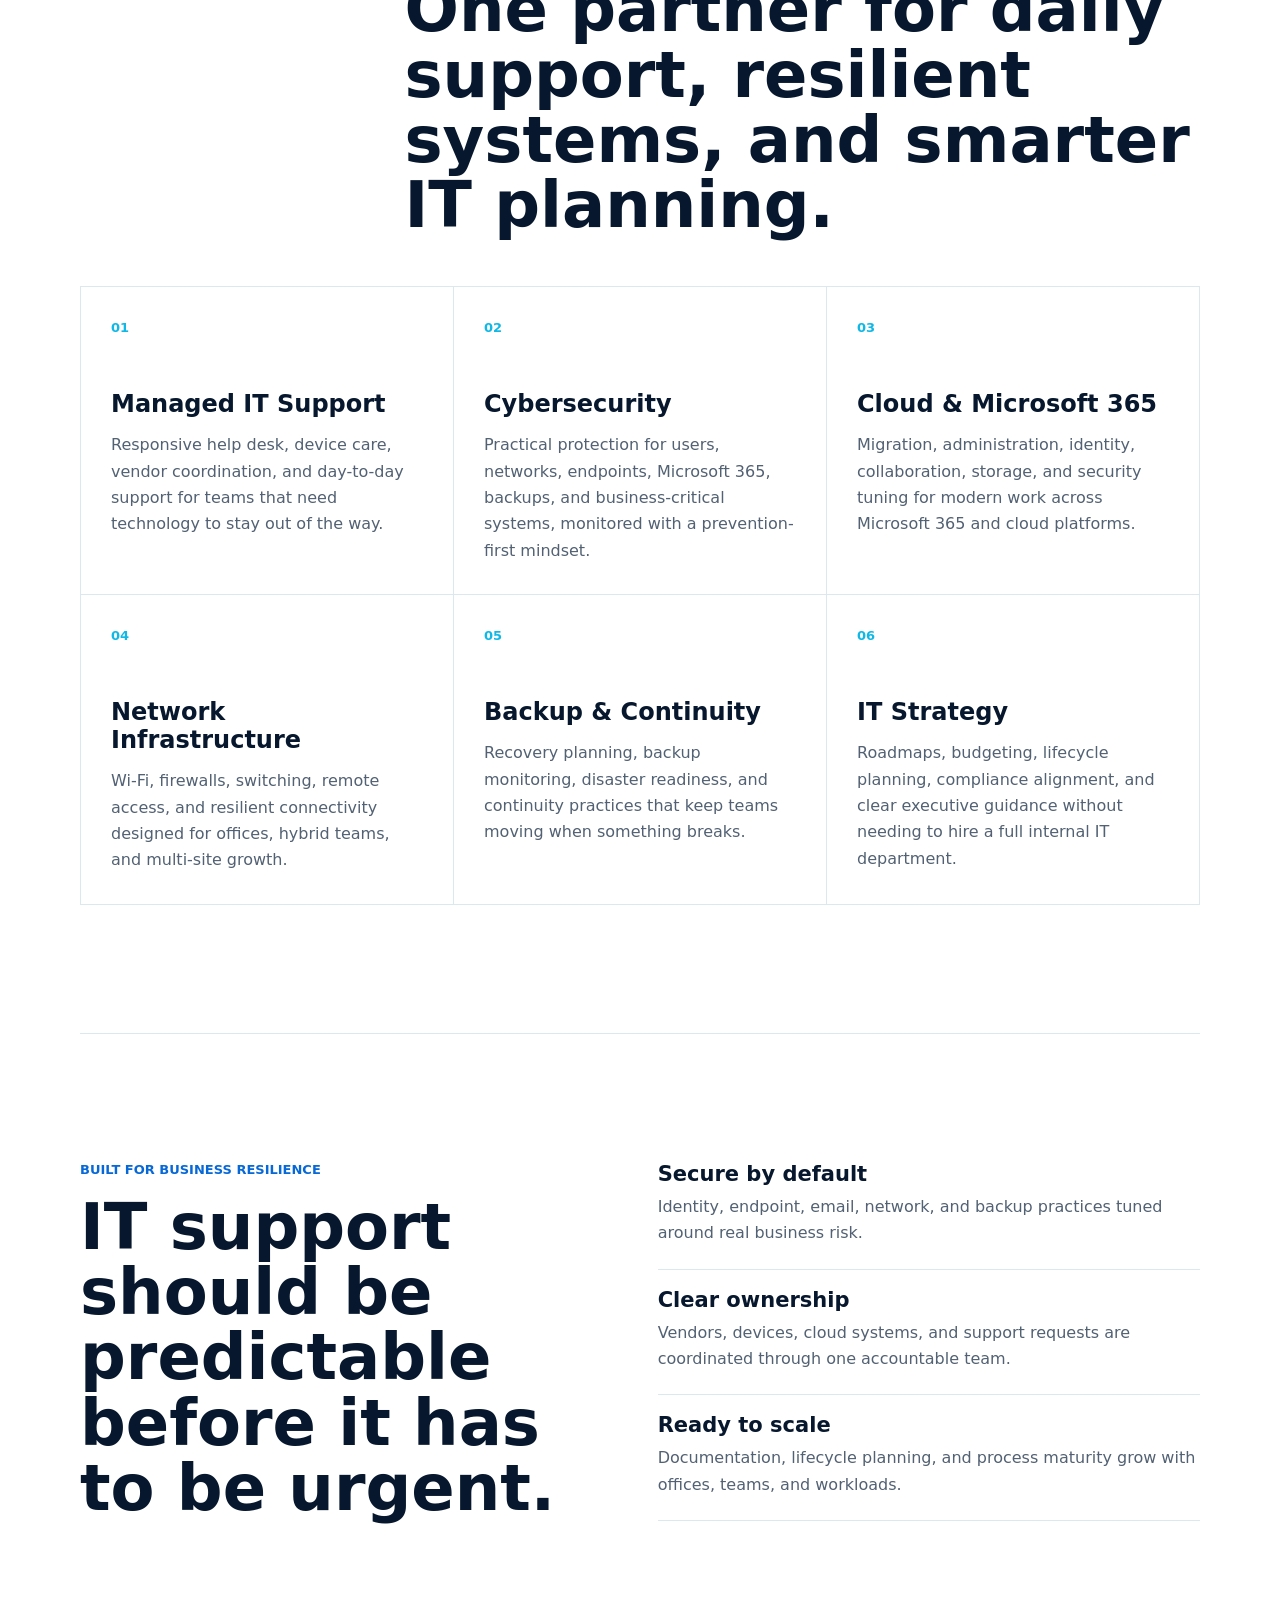
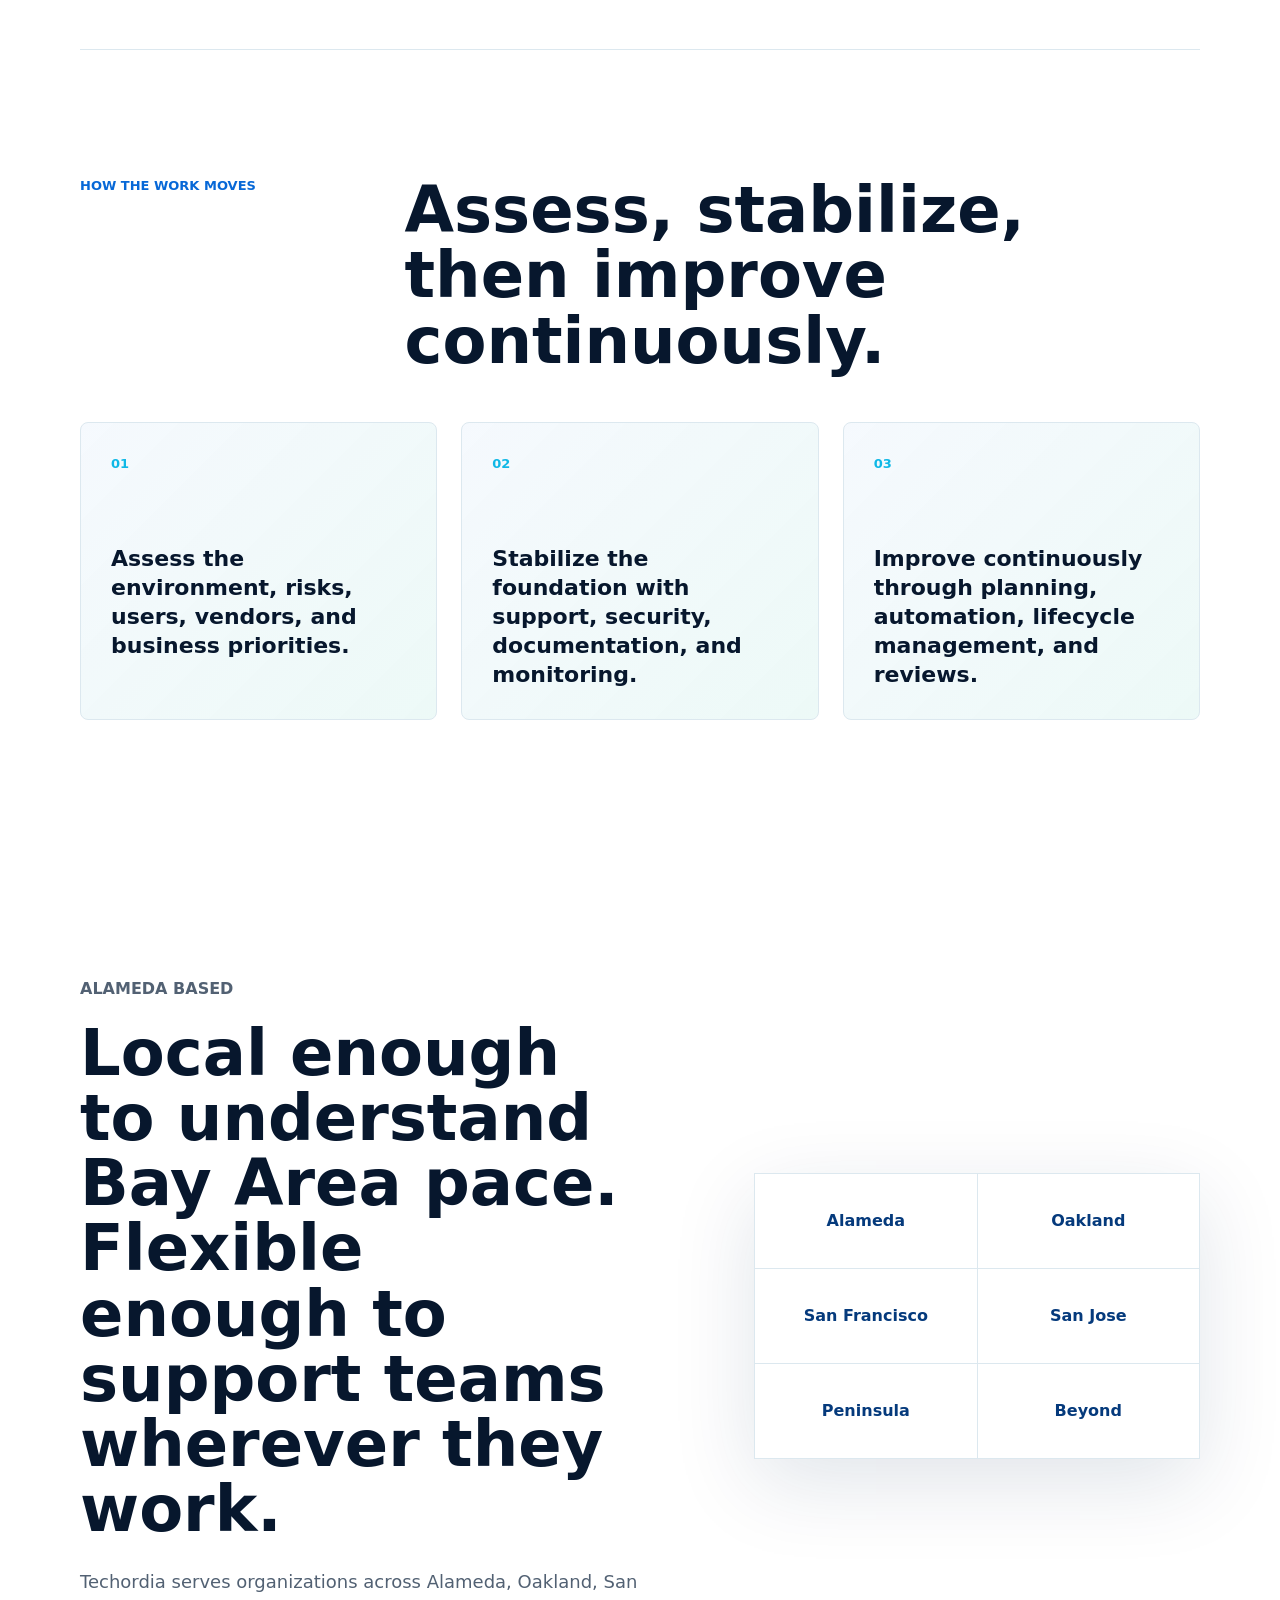
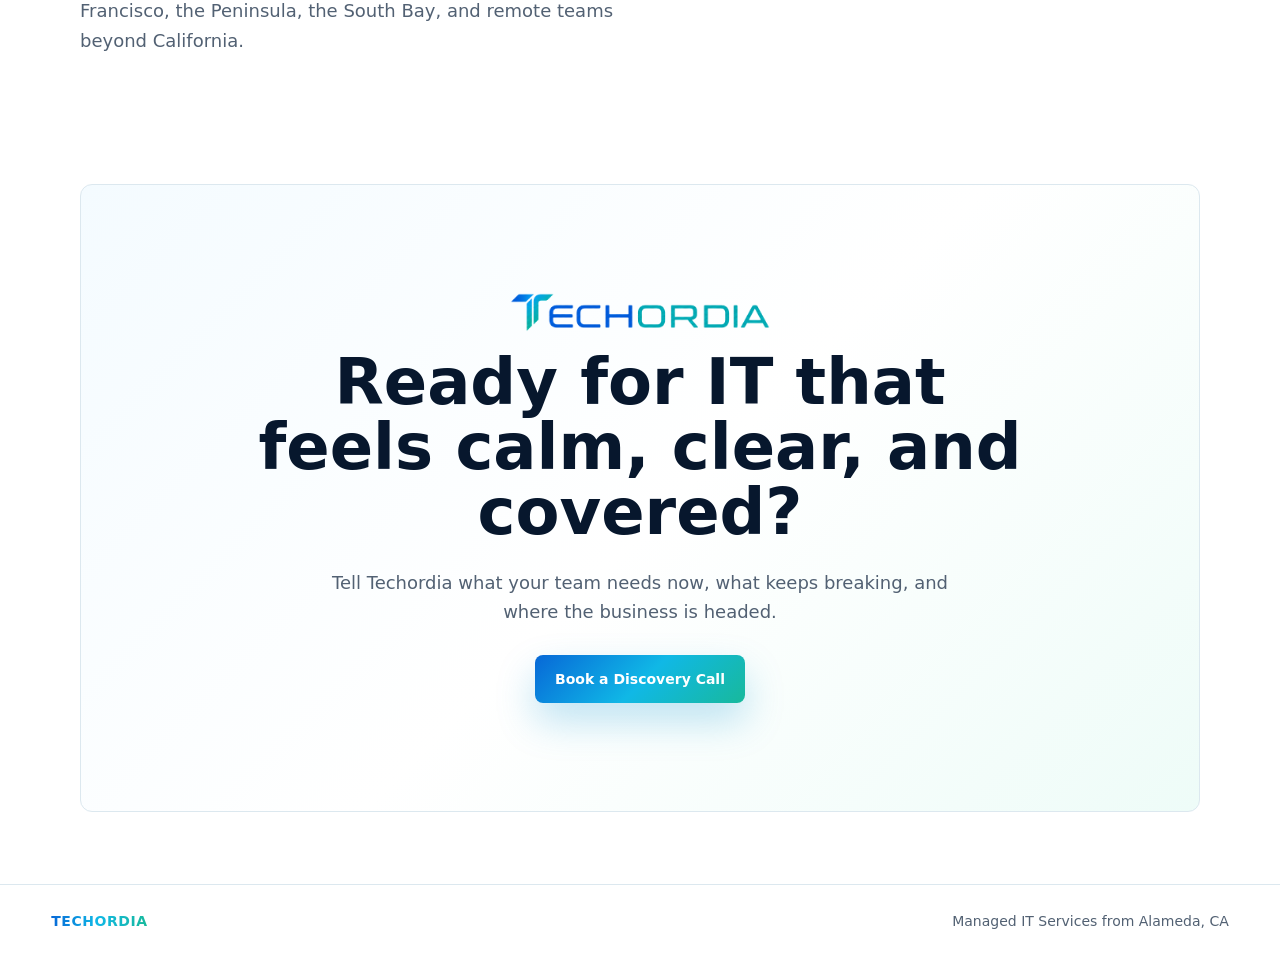
==== commit 54d7e95e: "Use official Techordia logo asset" ====
--- a/index.html
+++ b/index.html
@@ -16,8 +16,7 @@
   <body>
     <header class="site-header" data-header>
       <a class="brand" href="#top" aria-label="Techordia home">
-        <img src="assets/techordia-logo.svg" alt="" />
-        <span>TECHORDIA</span>
+        <img src="assets/techordia-logo-official.png" alt="Techordia" />
       </a>
       <nav aria-label="Primary navigation">
         <a href="#services">Services</a>
@@ -33,7 +32,7 @@
         <div class="hero-inner">
           <div class="hero-copy">
             <h1 class="hero-wordmark">
-              <img src="assets/techordia-wordmark-clean.png" alt="TECHORDIA" />
+              <img src="assets/techordia-logo-official.png" alt="Techordia" />
             </h1>
             <p class="hero-line">Managed IT that keeps Bay Area teams secure, supported, and ready for what comes next.</p>
             <p class="hero-body">
@@ -46,7 +45,7 @@
             </div>
           </div>
           <div class="hero-visual" aria-hidden="true">
-            <img src="assets/techordia-logo.svg" alt="" />
+            <img src="assets/techordia-logo-official.png" alt="" />
           </div>
         </div>
       </section>
@@ -115,7 +114,7 @@
       </section>
 
       <section class="contact" id="contact">
-        <img src="assets/techordia-logo.svg" alt="" />
+        <img src="assets/techordia-logo-official.png" alt="" />
         <h2>Ready for IT that feels calm, clear, and covered?</h2>
         <p>Tell Techordia what your team needs now, what keeps breaking, and where the business is headed.</p>
         <a class="button primary" href="mailto:hello@techordia.com">Book a Discovery Call</a>
--- a/styles.css
+++ b/styles.css
@@ -55,18 +55,15 @@
 .brand {
   display: inline-flex;
   align-items: center;
-  gap: 12px;
   width: max-content;
-  font-size: 20px;
-  font-weight: 780;
 }
 
 .brand img {
-  width: 42px;
-  height: 42px;
-}
-
-.brand span,
+  display: block;
+  width: clamp(150px, 15vw, 210px);
+  height: auto;
+}
+
 footer span:first-child {
   color: transparent;
   background: linear-gradient(90deg, var(--blue), var(--cyan) 48%, var(--teal));
@@ -141,7 +138,7 @@
 }
 
 .hero-wordmark {
-  width: min(780px, 100%);
+  width: min(620px, 100%);
   margin: 0;
 }
 
@@ -213,7 +210,7 @@
 
 .hero-visual img {
   position: relative;
-  width: min(410px, 78%);
+  width: min(430px, 86%);
   filter: drop-shadow(0 28px 42px rgba(5, 56, 112, 0.18));
 }
 
@@ -424,7 +421,7 @@
 }
 
 .contact img {
-  width: 84px;
+  width: min(260px, 76%);
   margin-bottom: 18px;
 }
 
@@ -511,8 +508,8 @@
     padding: 14px 18px;
   }
 
-  .brand span {
-    font-size: 18px;
+  .brand img {
+    width: 150px;
   }
 
   .nav-cta {
